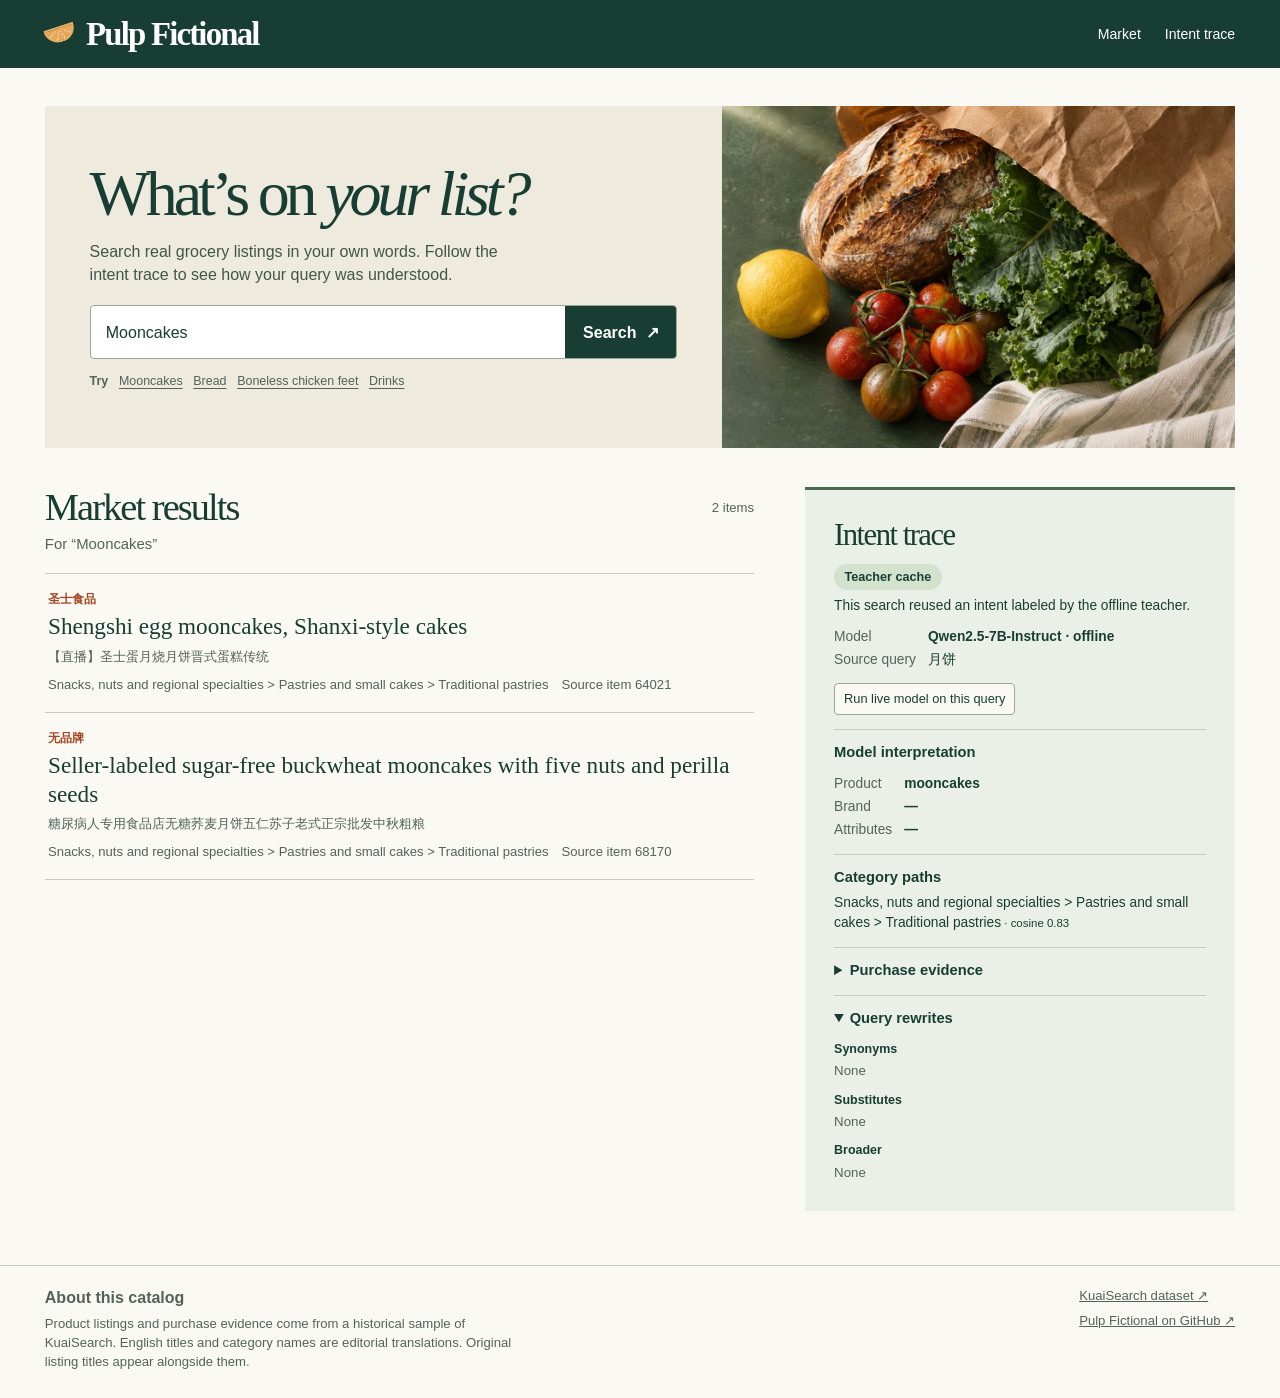
==== live/index.html @ c1bb38e6 "feat(search): serve real grocery purchases and a live bilingual language model" ====
<!doctype html>
<html lang="en">
<head>
  <meta charset="utf-8">
  <meta name="viewport" content="width=device-width, initial-scale=1">
  <meta name="theme-color" content="#183e33">
  <title>Pulp Fictional · Grocery search</title>
  <link rel="icon" href="./assets/citrus.jpg" type="image/jpeg">
  <link rel="stylesheet" href="./store.css">
  <script defer src="./llm.js"></script>
  <script defer src="./retrieval.js"></script>
  <script defer src="./search.js"></script>
  <script defer src="./store.js"></script>
</head>
<body>
  <a class="skip" href="#query">Skip to search</a>
  <header><div class="wrap bar">
    <a href="./" class="wordmark" aria-label="Pulp Fictional home"><span class="citrus" aria-hidden="true"></span> Pulp Fictional</a>
    <nav aria-label="Page navigation"><a href="#market">Market</a><a href="#trace">Intent trace</a></nav>
  </div></header>
  <main class="wrap">
    <section class="hero" aria-labelledby="hero-title">
      <div class="hero-copy">
        <h1 id="hero-title">What’s on <em>your list?</em></h1>
        <p>Search real grocery listings in your own words. Follow the intent trace to see how your query was understood.</p>
        <form id="search" role="search">
          <label class="sr" for="query">Search groceries</label>
          <input required type="search" name="q" id="query" maxlength="200" placeholder="Search by product, brand or attribute">
          <button type="submit">Search <span aria-hidden="true">↗</span></button>
        </form>
        <div class="examples" id="examples" hidden><strong>Try</strong></div>
      </div>
      <img class="hero-image" src="./assets/market.jpg" alt="" width="1200" height="800">
    </section>

    <div id="notice" class="notice" hidden>
      <div><strong>Run the model in your browser</strong>
        <p>The first live search downloads about 400 MB of model weights, plus the runtime. Later searches can reuse the downloaded files.</p>
      </div>
      <button type="button" id="approve">Load model &amp; search</button>
      <button type="button" id="cancel">Cancel</button>
    </div>
    <p id="status" class="status" role="status" aria-live="polite"></p>

    <div class="workbench">
      <section id="market" aria-labelledby="market-title">
        <div class="section-head"><h2 id="market-title" tabindex="-1">Market results</h2><span id="count"></span></div>
        <p id="result-query" class="muted"></p>
        <ul id="products" class="products"></ul>
        <p id="empty" class="empty" hidden>No matching products in this catalog sample. Try a different product or brand.</p>
      </section>

      <aside id="trace" aria-labelledby="trace-title">
        <h2 id="trace-title">Intent trace</h2>
        <p id="route" class="route">Waiting for search</p>
        <p id="route-detail"></p>
        <div id="analysis" hidden>
          <dl id="model" class="facts"></dl>
          <button id="rerun" type="button" class="outline" hidden>Run live model on this query</button>
          <div class="panel"><h3>Model interpretation</h3><dl id="roles" class="facts"></dl></div>
          <div class="panel"><h3>Category paths</h3><ul id="categories"></ul></div>
          <details><summary>Purchase evidence</summary><p id="evidence-info"></p><ul id="evidence"></ul></details>
          <details open><summary>Query rewrites</summary><div id="rewrites"></div></details>
        </div>
      </aside>
    </div>
  </main>
  <footer><div class="wrap">
    <div class="source"><strong>About this catalog</strong>
      <p>Product listings and purchase evidence come from a historical sample of KuaiSearch. English titles and category names are editorial translations. Original listing titles appear alongside them.</p>
    </div>
    <div class="links"><a href="https://github.com/benchen4395/KuaiSearch">KuaiSearch dataset ↗</a>
      <a href="https://github.com/AniketKul/pulp-fictional">Pulp Fictional on GitHub ↗</a></div>
  </div></footer>
</body>
</html>
---- live/store.css ----
:root {
  color-scheme: light;
  --ink: #183e33;
  --soft: #53635b;
  --paper: #faf9f3;
  --cream: #eeeade;
  --tint: #eaf0e7;
  --line: #c5cdbf;
  --orange: #a34520;
  font: 100%/1.45 "DM Sans", "Helvetica Neue", Arial, sans-serif;
  color: var(--ink);
  background: var(--paper);
}
*, *::before, *::after { box-sizing: border-box; }
body, h1, h2, h3, h4, p, ul, dl, dd { margin: 0; }
a, input, button { color: inherit; }
input, button { font: inherit; }
button { cursor: pointer; }
ul { list-style: none; padding: 0; }
[hidden] { display: none !important; }
.sr, .skip:not(:focus) { position: absolute; width: 1px; height: 1px; overflow: hidden; clip-path: inset(50%); white-space: nowrap; }
.skip:focus { position: absolute; top: 8px; left: 10px; z-index: 2; background: white; padding: .5em; }
:focus-visible { outline: 3px solid #ab4e26; outline-offset: 3px; }
.wrap { width: min(93%, 1240px); margin: auto; }
header { background: var(--ink); color: white; }
.bar, nav, .wordmark, .section-head, footer .wrap { display: flex; align-items: center; }
.bar, .section-head, footer .wrap { justify-content: space-between; gap: 1rem; }
.bar { min-height: 68px; }
.wordmark { gap: .32em; font: 700 clamp(1.6rem, 3vw, 2.05rem)/1 Georgia, serif; letter-spacing: -.055em; }
.citrus { width: .94em; height: .5em; background: repeating-conic-gradient(from 90deg at 50% 0, #e7a65a 0 33deg, #fae2b5 34deg 38deg); border: .07em solid #e8ae60; border-radius: .07em .07em 1em 1em; transform: rotate(-18deg); }
nav { gap: 1.7em; font-size: .88rem; }
header a { text-decoration: none; }
nav a:hover, .wordmark:hover { text-decoration: underline; }
.hero { display: grid; grid-template-columns: 1.32fr 1fr; background: var(--cream); margin: clamp(1.2rem, 3vw, 2.6rem) 0 0; }
.hero-copy { align-self: center; padding: clamp(24px, 3.5vw, 50px); }
.hero-image { width: 100%; height: 100%; min-height: 270px; max-height: 380px; object-fit: cover; }
h1, h2, .product-name { font-family: "DM Serif Text", Georgia, serif; font-weight: 400; }
h1 { font-size: clamp(2.6rem, 5vw, 4.75rem); line-height: 1; letter-spacing: -.065em; }
h1 em { white-space: nowrap; }
.hero-copy p { max-width: 48ch; color: #41564b; margin: .85rem 0 1.2rem; }
form { display: flex; border: 1px solid #9ca99a; border-radius: 4px; overflow: hidden; background: white; }
form:focus-within { outline: 2px solid var(--orange); outline-offset: 2px; }
input { width: 0; flex: 1; border: 0; background: transparent; padding: .9em .95em; }
input:focus { outline: 0; }
form button, #approve { border: 0; background: var(--ink); color: white; padding: .75em 1.1em; font-weight: 650; }
form button span { margin-left: .3em; }
.examples, .rewrite-options { display: flex; gap: .4em .85em; flex-wrap: wrap; align-items: baseline; }
.examples { font-size: .78rem; color: var(--soft); margin-top: .65rem; }
.examples button, #cancel { padding: .2em 0; border: 0; background: none; text-decoration: underline; text-underline-offset: 3px; }
.notice { display: flex; gap: 1rem; flex-wrap: wrap; align-items: center; background: #fbefd7; border-left: 3px solid var(--orange); padding: 1rem 1.2rem; margin-top: 1.2rem; }
.notice > div { flex: 1 1 370px; }
.notice p { font-size: .88rem; }
#approve { border-radius: 4px; }
.status { color: var(--orange); font-size: .9rem; margin-top: .65rem; }
.workbench { display: grid; gap: clamp(20px, 4vw, 62px); grid-template-columns: minmax(0, 1.65fr) minmax(290px, 1fr); align-items: start; margin: clamp(1.6rem, 3vw, 2.8rem) 0 3.4rem; }
#market, #trace { min-width: 0; scroll-margin-top: 1rem; }
h2 { font-size: clamp(1.7rem, 3vw, 2.7rem); line-height: 1.07; letter-spacing: -.05em; }
#count, .muted, .source-title, .product-meta { color: var(--soft); }
#count, .source-title, .product-meta { font-size: .82rem; }
#result-query { margin: .4rem 0 1.1rem; overflow-wrap: anywhere; font-size: .93rem; }
.products { border-top: 1px solid var(--line); }
.products li { border-bottom: 1px solid var(--line); padding: 1.05rem .2rem 1.15rem; overflow-wrap: anywhere; }
.brand { color: var(--orange); font-size: .76rem; font-weight: 650; margin-bottom: .2rem; }
.product-name { font-size: clamp(1.15rem, 2vw, 1.45rem); line-height: 1.25; }
.source-title { margin-top: .35rem; }
.product-meta { display: flex; align-items: baseline; flex-wrap: wrap; gap: .25rem .8rem; margin-top: .55rem; }
.empty { padding: 1.2rem 0; }
#trace { padding: clamp(1.1rem, 2.25vw, 1.9rem); background: var(--tint); border-top: 3px solid #456c50; overflow-wrap: anywhere; }
#trace h2 { font-size: clamp(1.5rem, 2.4vw, 2.05rem); }
.route { display: inline-block; background: #d3e2cc; font-size: .79rem; font-weight: 650; padding: .23rem .65rem; border-radius: 1rem; margin: .8rem 0 .4rem; }
#trace p:not(.route), #trace dl, #trace ul { font-size: .86rem; }
.facts { display: grid; grid-template-columns: auto 1fr; gap: .2rem .75rem; margin-top: .65rem; }
.facts dt { color: var(--soft); }
.facts dd { font-weight: 550; }
.panel, details { margin-top: .85rem; border-top: 1px solid var(--line); padding-top: .75rem; }
h3, summary { font-size: .92rem; font-weight: 650; }
summary { cursor: pointer; }
#categories li, #evidence li { margin-top: .35rem; }
#evidence-info { color: var(--soft); margin-top: .6rem; }
#evidence small { display: block; color: var(--soft); }
#rewrites h4 { font-size: .78rem; margin: .65rem 0 .2rem; }
.outline, .rewrite-options button { border: 1px solid #96aa96; border-radius: 4px; background: var(--paper); padding: .25em .6em; font-size: .8rem; }
.outline { margin-top: .8rem; padding: .48em .7em; }
.rewrite-options { gap: .35rem; font-size: .83rem; }
footer { border-top: 1px solid var(--line); color: var(--soft); }
footer .wrap { padding: 1.25rem 0 1.7rem; align-items: flex-start; }
.source p { max-width: 65ch; font-size: .82rem; margin-top: .3rem; }
.links { display: grid; gap: .35rem; font-size: .82rem; }
@media (max-width: 760px) {
  .hero { grid-template-columns: 1.65fr 1fr; }
  .hero-image { min-height: 230px; }
  .workbench { grid-template-columns: 1fr; }
}
@media (max-width: 540px) {
  nav { gap: .8rem; font-size: .78rem; }
  .bar { min-height: 55px; }
  .hero { display: flex; flex-direction: column-reverse; }
  .hero-image { min-height: 0; height: 113px; object-position: 50% 45%; }
  .hero-copy { align-self: stretch; padding: 1.15rem; }
  .hero-copy p { font-size: .88rem; margin: .6rem 0 .8rem; }
  .notice { gap: .6rem 1rem; }
  footer .wrap { display: grid; gap: .75rem; }
}
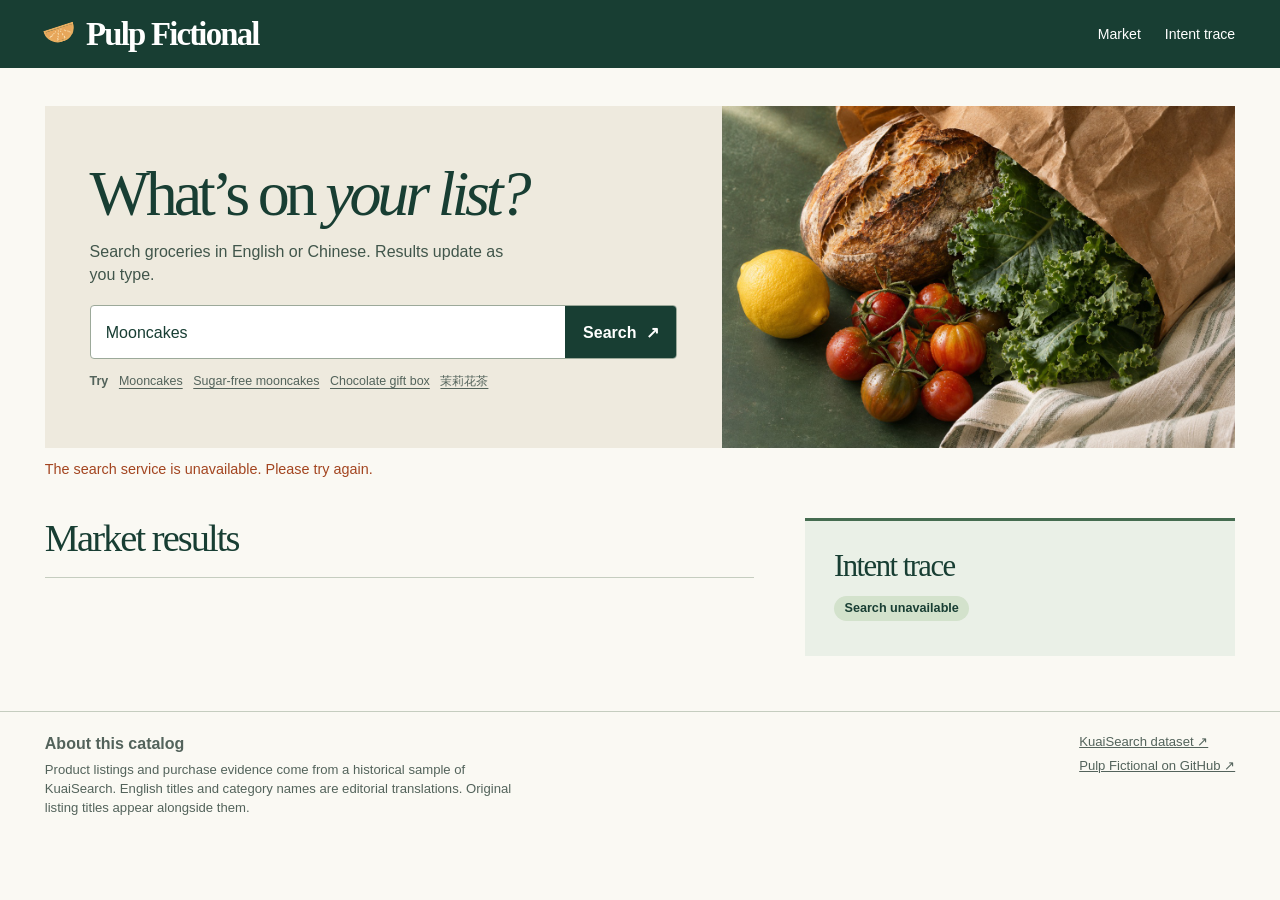
==== commit 6555b4be: "feat(search): serve the grounded intent engine privately on a resident GPU" ====
--- a/live/index.html
+++ b/live/index.html
@@ -7,9 +7,6 @@
   <title>Pulp Fictional · Grocery search</title>
   <link rel="icon" href="./assets/citrus.jpg" type="image/jpeg">
   <link rel="stylesheet" href="./store.css">
-  <script defer src="./llm.js"></script>
-  <script defer src="./retrieval.js"></script>
-  <script defer src="./search.js"></script>
   <script defer src="./store.js"></script>
 </head>
 <body>
@@ -22,24 +19,22 @@
     <section class="hero" aria-labelledby="hero-title">
       <div class="hero-copy">
         <h1 id="hero-title">What’s on <em>your list?</em></h1>
-        <p>Search real grocery listings in your own words. Follow the intent trace to see how your query was understood.</p>
-        <form id="search" role="search">
+        <p>Search groceries in English or Chinese. Results update as you type.</p>
+        <form id="search" role="search" action="./api/search">
           <label class="sr" for="query">Search groceries</label>
           <input required type="search" name="q" id="query" maxlength="200" placeholder="Search by product, brand or attribute">
           <button type="submit">Search <span aria-hidden="true">↗</span></button>
         </form>
-        <div class="examples" id="examples" hidden><strong>Try</strong></div>
+        <div class="examples" id="examples"><strong>Try</strong>
+          <button type="button" data-query="Mooncakes">Mooncakes</button>
+          <button type="button" data-query="a sugar-free mooncake">Sugar-free mooncakes</button>
+          <button type="button" data-query="dark chocolate gift box for a friend">Chocolate gift box</button>
+          <button type="button" data-query="茉莉花茶">茉莉花茶</button>
+        </div>
       </div>
       <img class="hero-image" src="./assets/market.jpg" alt="" width="1200" height="800">
     </section>
 
-    <div id="notice" class="notice" hidden>
-      <div><strong>Run the model in your browser</strong>
-        <p>The first live search downloads about 400 MB of model weights, plus the runtime. Later searches can reuse the downloaded files.</p>
-      </div>
-      <button type="button" id="approve">Load model &amp; search</button>
-      <button type="button" id="cancel">Cancel</button>
-    </div>
     <p id="status" class="status" role="status" aria-live="polite"></p>
 
     <div class="workbench">
--- a/live/store.css
+++ b/live/store.css
@@ -42,15 +42,11 @@
 form:focus-within { outline: 2px solid var(--orange); outline-offset: 2px; }
 input { width: 0; flex: 1; border: 0; background: transparent; padding: .9em .95em; }
 input:focus { outline: 0; }
-form button, #approve { border: 0; background: var(--ink); color: white; padding: .75em 1.1em; font-weight: 650; }
+form button { border: 0; background: var(--ink); color: white; padding: .75em 1.1em; font-weight: 650; }
 form button span { margin-left: .3em; }
 .examples, .rewrite-options { display: flex; gap: .4em .85em; flex-wrap: wrap; align-items: baseline; }
 .examples { font-size: .78rem; color: var(--soft); margin-top: .65rem; }
-.examples button, #cancel { padding: .2em 0; border: 0; background: none; text-decoration: underline; text-underline-offset: 3px; }
-.notice { display: flex; gap: 1rem; flex-wrap: wrap; align-items: center; background: #fbefd7; border-left: 3px solid var(--orange); padding: 1rem 1.2rem; margin-top: 1.2rem; }
-.notice > div { flex: 1 1 370px; }
-.notice p { font-size: .88rem; }
-#approve { border-radius: 4px; }
+.examples button { padding: .2em 0; border: 0; background: none; text-decoration: underline; text-underline-offset: 3px; }
 .status { color: var(--orange); font-size: .9rem; margin-top: .65rem; }
 .workbench { display: grid; gap: clamp(20px, 4vw, 62px); grid-template-columns: minmax(0, 1.65fr) minmax(290px, 1fr); align-items: start; margin: clamp(1.6rem, 3vw, 2.8rem) 0 3.4rem; }
 #market, #trace { min-width: 0; scroll-margin-top: 1rem; }
@@ -98,6 +94,5 @@
   .hero-image { min-height: 0; height: 113px; object-position: 50% 45%; }
   .hero-copy { align-self: stretch; padding: 1.15rem; }
   .hero-copy p { font-size: .88rem; margin: .6rem 0 .8rem; }
-  .notice { gap: .6rem 1rem; }
   footer .wrap { display: grid; gap: .75rem; }
 }
